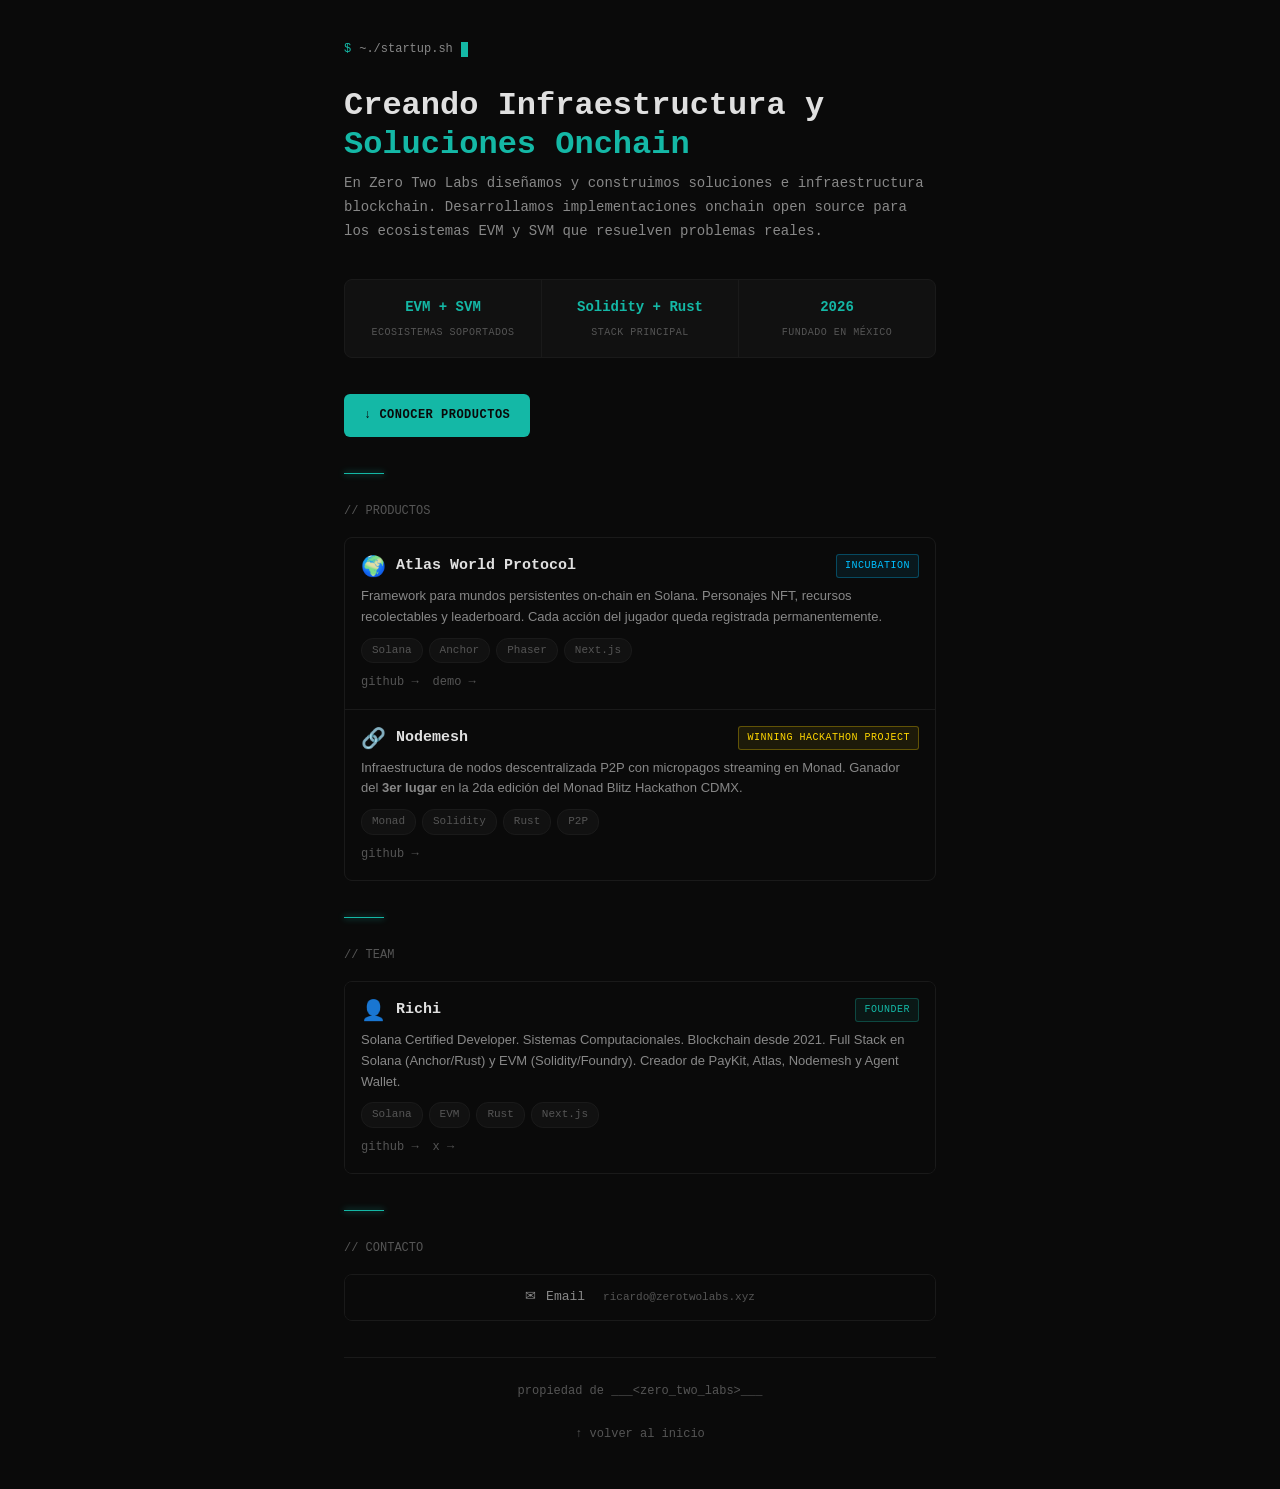
==== index.html @ a1f7a7d8 "Revert "feat: agrega Pay n Go a productos, actualiza badge FOUNDER & CTO" This reverts commit e1bc22" ====
<!DOCTYPE html>
<html lang="es">
<head>
  <meta charset="UTF-8" />
  <meta name="viewport" content="width=device-width, initial-scale=1.0" />
  <title>Zero Two Labs — Infraestructura Blockchain</title>
  <meta name="description" content="Zero Two Labs — Infraestructura y soluciones blockchain para LATAM. EVM + SVM." />
  <meta name="robots" content="index,follow" />
  <meta property="og:type" content="website" />
  <meta property="og:site_name" content="Zero Two Labs" />
  <meta property="og:title" content="Zero Two Labs — Infraestructura Blockchain" />
  <meta property="og:description" content="Infraestructura y soluciones blockchain para LATAM. EVM + SVM." />
  <meta name="twitter:card" content="summary_large_image" />
  <link rel="icon" href="data:image/svg+xml,%3Csvg xmlns='http://www.w3.org/2000/svg' viewBox='0 0 100 100'%3E%3Crect width='100' height='100' rx='16' fill='%230A0A0A'/%3E%3Ctext x='50' y='58' text-anchor='middle' font-family='Arial' font-size='36' font-weight='bold' fill='%2314B8A6'%3EZ%3C/text%3E%3C/svg%3E" />
  <style>
    :root {
      --bg: #0A0A0A;
      --surface: #111111;
      --surface-hover: #1A1A1A;
      --border: #1A1A1A;
      --text: #E0E0E0;
      --text-secondary: #888888;
      --text-muted: #555555;
      --accent: #14B8A6;
      --font-mono: 'SF Mono', 'Fira Code', 'JetBrains Mono', monospace;
      --font-body: -apple-system, BlinkMacSystemFont, 'Segoe UI', Arial, sans-serif;
    }

    * { box-sizing: border-box; }
    html { scroll-behavior: smooth; }
    body {
      margin: 0;
      background: var(--bg);
      color: var(--text);
      font-family: var(--font-body);
      line-height: 1.6;
      -webkit-font-smoothing: antialiased;
    }
    a {
      color: var(--text);
      text-decoration: none;
      transition: color 0.2s;
    }
    a:hover { color: var(--accent); }

    .page {
      max-width: 640px;
      margin: 0 auto;
      padding: 40px 24px;
    }

    /* Command Header */
    .cmd-line {
      font-family: var(--font-mono);
      font-size: 12px;
      color: var(--text-muted);
      margin-bottom: 28px;
      display: flex;
      align-items: center;
      gap: 8px;
    }
    .cmd-prompt { color: var(--accent); }
    .cmd-path { color: var(--text-secondary); }
    .cmd-cursor {
      display: inline-block;
      width: 7px;
      height: 15px;
      background: var(--accent);
      animation: blink 1s step-end infinite;
    }
    @keyframes blink {
      0%, 100% { opacity: 1; }
      50% { opacity: 0; }
    }

    /* Hero Title */
    .hero-title {
      font-family: var(--font-mono);
      font-size: clamp(1.4rem, 4vw, 2rem);
      font-weight: 700;
      margin: 0 0 8px;
      color: var(--text);
      line-height: 1.2;
    }
    .hero-title .accent { color: var(--accent); }

    .hero-desc {
      font-family: var(--font-mono);
      font-size: 14px;
      color: var(--text-secondary);
      margin: 0 0 36px;
      line-height: 1.7;
    }

    /* Stats */
    .stats {
      display: grid;
      grid-template-columns: repeat(3, 1fr);
      gap: 1px;
      background: var(--border);
      border: 1px solid var(--border);
      border-radius: 8px;
      overflow: hidden;
      margin-bottom: 36px;
    }
    .stat-item {
      background: var(--surface);
      padding: 16px;
      text-align: center;
    }
    .stat-value {
      font-family: var(--font-mono);
      font-size: 14px;
      font-weight: 700;
      color: var(--accent);
      margin: 0 0 6px;
    }
    .stat-label {
      font-family: var(--font-mono);
      font-size: 10px;
      text-transform: uppercase;
      letter-spacing: 0.5px;
      color: var(--text-muted);
      margin: 0;
    }

    /* Button */
    .btn {
      display: inline-flex;
      align-items: center;
      gap: 8px;
      background: var(--accent);
      color: #0A0A0A;
      font-family: var(--font-mono);
      font-size: 12px;
      font-weight: 700;
      letter-spacing: 0.5px;
      text-transform: uppercase;
      padding: 12px 20px;
      border: none;
      border-radius: 6px;
      cursor: pointer;
      transition: background 0.2s, transform 0.15s;
    }
    .btn:hover {
      background: #0D9488;
      color: #0A0A0A;
    }
    .btn:active { transform: scale(0.97); }

    /* Glow line */
    .glow-line {
      width: 40px;
      height: 1px;
      background: var(--accent);
      margin: 36px 0 28px;
      box-shadow: 0 0 6px var(--accent);
    }

    /* Section Label */
    .section-label {
      font-family: var(--font-mono);
      font-size: 12px;
      color: var(--text-muted);
      margin-bottom: 16px;
    }

    /* Product Cards */
    .product-list {
      display: flex;
      flex-direction: column;
      gap: 1px;
      background: var(--border);
      border: 1px solid var(--border);
      border-radius: 8px;
      overflow: hidden;
      margin-bottom: 36px;
    }
    .product-card {
      padding: 16px;
      background: var(--bg);
    }
    .product-card:not(:last-child) {
      border-bottom: none;
    }
    .product-header {
      display: flex;
      align-items: center;
      gap: 10px;
      margin-bottom: 8px;
    }
    .product-icon {
      font-size: 20px;
      line-height: 1;
    }
    .product-name {
      font-family: var(--font-mono);
      font-size: 15px;
      font-weight: 600;
      color: var(--text);
      margin: 0;
    }
    .product-badge {
      margin-left: auto;
      font-family: var(--font-mono);
      font-size: 10px;
      text-transform: uppercase;
      letter-spacing: 0.5px;
      padding: 3px 8px;
      border-radius: 3px;
      border: 1px solid;
    }
    .badge-dev { color: #ff9900; border-color: rgba(255,153,0,0.3); background: rgba(255,153,0,0.08); }
    .badge-inc { color: #00bfff; border-color: rgba(0,191,255,0.3); background: rgba(0,191,255,0.08); }
    .badge-hack { color: #ffd700; border-color: rgba(255,215,0,0.3); background: rgba(255,215,0,0.08); }
    .badge-stable { color: var(--accent); border-color: rgba(20,184,166,0.3); background: rgba(20,184,166,0.08); }
    .product-desc {
      font-size: 13px;
      color: var(--text-secondary);
      margin: 0 0 10px;
      line-height: 1.6;
    }
    .product-stack {
      display: flex;
      flex-wrap: wrap;
      gap: 6px;
    }
    .product-stack span {
      font-family: var(--font-mono);
      font-size: 11px;
      color: var(--text-muted);
      background: var(--surface);
      padding: 3px 10px;
      border-radius: 12px;
      border: 1px solid var(--border);
    }
    .product-links {
      margin-top: 10px;
      display: flex;
      gap: 14px;
      font-family: var(--font-mono);
      font-size: 12px;
    }
    .product-links a { color: var(--text-muted); }
    .product-links a:hover { color: var(--accent); }

    /* Timeline - sin border-l */
    .timeline {
      display: flex;
      flex-direction: column;
      align-items: center;
      margin-bottom: 36px;
    }
    .timeline-item {
      display: flex;
      flex-direction: column;
      align-items: center;
      text-align: center;
      width: 100%;
      position: relative;
      padding-bottom: 32px;
    }
    .timeline-item:last-child { padding-bottom: 0; }
    .timeline-dot {
      display: block;
      width: 12px;
      height: 12px;
      border-radius: 50%;
      border: 2px solid rgba(255,255,255,0.2);
      background: var(--bg);
      margin-bottom: 16px;
      position: relative;
      z-index: 1;
    }
    .timeline-dot.active {
      border-color: rgba(20,184,166,0.5);
      background: rgba(20,184,166,0.1);
    }
    .timeline-line {
      position: absolute;
      top: 12px;
      width: 1px;
      height: calc(100% - 12px);
      background: linear-gradient(to bottom, rgba(255,255,255,0.08), transparent);
    }
    .timeline-date {
      font-family: var(--font-mono);
      font-size: 11px;
      text-transform: uppercase;
      letter-spacing: 1px;
      color: var(--accent);
      margin: 0 0 4px;
    }
    .timeline-title {
      font-family: var(--font-mono);
      font-size: 14px;
      font-weight: 600;
      color: var(--text);
      margin: 0 0 4px;
    }
    .timeline-desc {
      font-size: 13px;
      color: var(--text-secondary);
      margin: 0;
      max-width: 400px;
      line-height: 1.6;
    }

    /* Social Grid */
    .social-grid {
      display: grid;
      grid-template-columns: 1fr 1fr;
      gap: 1px;
      background: var(--border);
      border: 1px solid var(--border);
      border-radius: 8px;
      overflow: hidden;
      margin-bottom: 36px;
    }
    .social-link {
      display: flex;
      align-items: center;
      gap: 10px;
      padding: 12px 14px;
      background: var(--bg);
      font-family: var(--font-mono);
      font-size: 13px;
      color: var(--text-secondary);
      transition: background 0.25s, color 0.25s;
    }
    .social-link:hover {
      background: var(--surface-hover);
      color: var(--accent);
    }
    .social-link .handle {
      color: var(--text-muted);
      font-size: 11px;
      margin-left: auto;
    }

    /* Footer */
    .footer {
      text-align: center;
      padding: 24px 0 0;
      border-top: 1px solid var(--border);
    }
    .footer p {
      font-family: var(--font-mono);
      font-size: 12px;
      color: var(--text-muted);
      margin: 0 0 4px;
    }

    /* Scroll to top */
    .scroll-top {
      display: inline-flex;
      align-items: center;
      gap: 6px;
      font-family: var(--font-mono);
      font-size: 12px;
      color: var(--text-muted);
      margin-top: 20px;
      cursor: pointer;
      transition: color 0.2s;
    }
    .scroll-top:hover { color: var(--accent); }

    /* Mobile */
    @media (max-width: 640px) {
      .page { padding: 24px 16px; }
      .social-grid { grid-template-columns: 1fr; }
      .stats { grid-template-columns: repeat(3, 1fr); }
      .stats .stat-item { padding: 14px 8px; }
      .stat-value { font-size: 13px; }
    }
  </style>
</head>
<body>

  <main class="page">

    <!-- Command header -->
    <div class="cmd-line">
      <span class="cmd-prompt">$</span>
      <span class="cmd-path">~./startup.sh</span>
      <span class="cmd-cursor"></span>
    </div>

    <!-- Hero -->
    <h1 class="hero-title">
      Creando Infraestructura y <span class="accent">Soluciones Onchain</span>
    </h1>

    <p class="hero-desc">
      En Zero Two Labs diseñamos y construimos soluciones e infraestructura blockchain.
      Desarrollamos implementaciones onchain open source para los ecosistemas EVM y SVM
      que resuelven problemas reales.
    </p>

    <!-- Stats -->
    <div class="stats">
      <div class="stat-item">
        <p class="stat-value">EVM + SVM</p>
        <p class="stat-label">Ecosistemas Soportados</p>
      </div>
      <div class="stat-item">
        <p class="stat-value">Solidity + Rust</p>
        <p class="stat-label">Stack Principal</p>
      </div>
      <div class="stat-item">
        <p class="stat-value">2026</p>
        <p class="stat-label">Fundado en México</p>
      </div>
    </div>

    <a href="#productos" class="btn">↓ Conocer Productos</a>

    <div class="glow-line"></div>

    <!-- Products Section -->
    <div class="section-label" id="productos">// PRODUCTOS</div>

    <div class="product-list">
      <div class="product-card">
        <div class="product-header">
          <span class="product-icon">🌍</span>
          <h3 class="product-name">Atlas World Protocol</h3>
          <span class="product-badge badge-inc">INCUBATION</span>
        </div>
        <p class="product-desc">
          Framework para mundos persistentes on-chain en Solana. Personajes NFT, recursos
          recolectables y leaderboard. Cada acción del jugador queda registrada permanentemente.
        </p>
        <div class="product-stack">
          <span>Solana</span><span>Anchor</span><span>Phaser</span><span>Next.js</span>
        </div>
        <div class="product-links">
          <a href="https://github.com/usainbluntmx/atlas" target="_blank" rel="noreferrer">github →</a>
          <a href="https://atlas-tau-opal.vercel.app" target="_blank" rel="noreferrer">demo →</a>
        </div>
      </div>

      <div class="product-card">
        <div class="product-header">
          <span class="product-icon">🔗</span>
          <h3 class="product-name">Nodemesh</h3>
          <span class="product-badge badge-hack">WINNING HACKATHON PROJECT</span>
        </div>
        <p class="product-desc">
          Infraestructura de nodos descentralizada P2P con micropagos streaming en Monad.
          Ganador del <strong>3er lugar</strong> en la 2da edición del Monad Blitz Hackathon CDMX.
        </p>
        <div class="product-stack">
          <span>Monad</span><span>Solidity</span><span>Rust</span><span>P2P</span>
        </div>
        <div class="product-links">
          <a href="https://github.com/usainbluntmx/nodemesh" target="_blank" rel="noreferrer">github →</a>
        </div>
      </div>
    </div>

    <div class="glow-line"></div>

    <!-- Team Section -->
    <div class="section-label">// TEAM</div>

    <div class="product-list">
      <div class="product-card">
        <div class="product-header">
          <span class="product-icon">👤</span>
          <h3 class="product-name">Richi</h3>
          <span class="product-badge badge-stable">FOUNDER</span>
        </div>
        <p class="product-desc">
          Solana Certified Developer. Sistemas Computacionales. Blockchain desde 2021.
          Full Stack en Solana (Anchor/Rust) y EVM (Solidity/Foundry). Creador de PayKit,
          Atlas, Nodemesh y Agent Wallet.
        </p>
        <div class="product-stack">
          <span>Solana</span><span>EVM</span><span>Rust</span><span>Next.js</span>
        </div>
        <div class="product-links">
          <a href="https://github.com/usainbluntmx" target="_blank" rel="noreferrer">github →</a>
          <a href="https://x.com/usainbluntmx" target="_blank" rel="noreferrer">x →</a>
        </div>
      </div>
    </div>

    <div class="glow-line"></div>

    <!-- Contact -->
    <div class="section-label">// CONTACTO</div>

    <div class="social-grid" style="grid-template-columns: 1fr;">
      <a href="mailto:ricardo@zerotwolabs.xyz" style="justify-content:center;" class="social-link">
        <span>✉</span>
        <span>Email</span>
        <span class="handle" style="margin-left:8px;">ricardo@zerotwolabs.xyz</span>
      </a>
    </div>

    <!-- Footer -->
    <div class="footer">
      <p>propiedad de ___&lt;zero_two_labs&gt;___</p>
      <p>
        <span class="scroll-top" onclick="window.scrollTo({top:0,behavior:'smooth'})">
          ↑ volver al inicio
        </span>
      </p>
    </div>

  </main>

</body>
</html>
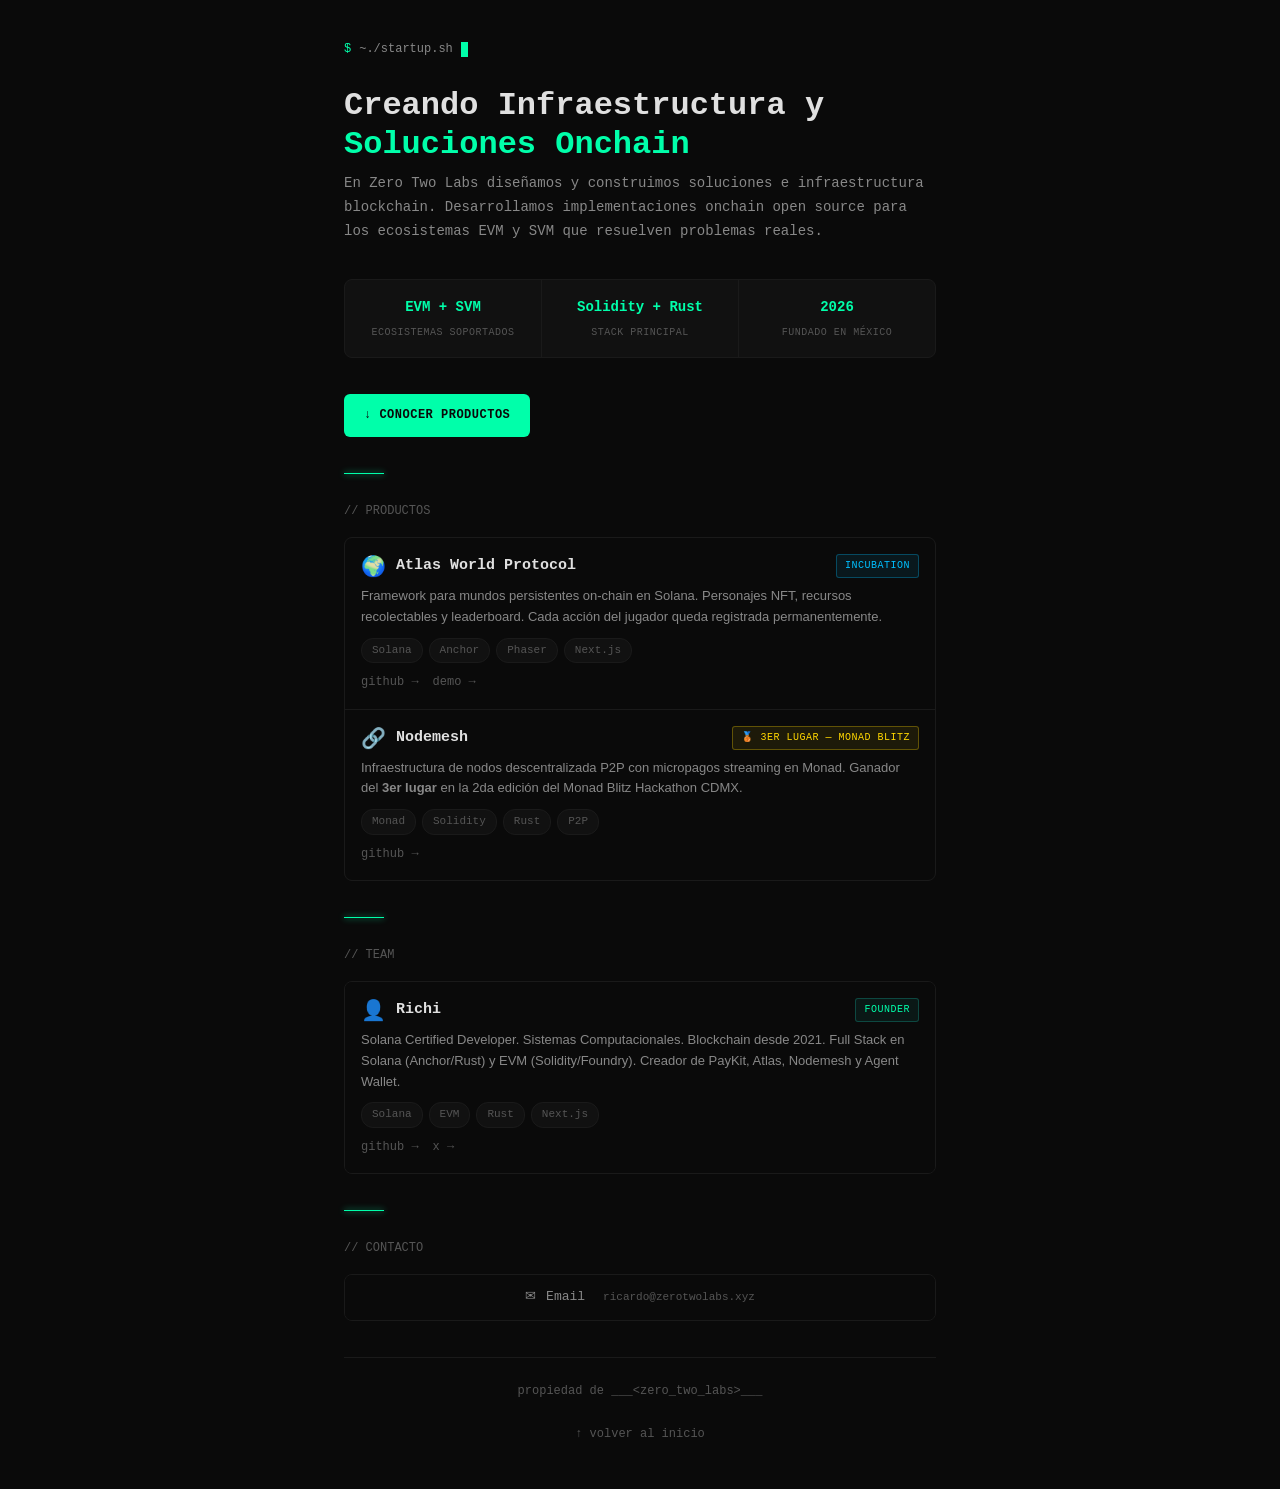
==== commit 9a9762e1: "fix: unifica colores con richi-site — accent #00FFAA verde neón" ====
--- a/index.html
+++ b/index.html
@@ -11,7 +11,7 @@
   <meta property="og:title" content="Zero Two Labs — Infraestructura Blockchain" />
   <meta property="og:description" content="Infraestructura y soluciones blockchain para LATAM. EVM + SVM." />
   <meta name="twitter:card" content="summary_large_image" />
-  <link rel="icon" href="data:image/svg+xml,%3Csvg xmlns='http://www.w3.org/2000/svg' viewBox='0 0 100 100'%3E%3Crect width='100' height='100' rx='16' fill='%230A0A0A'/%3E%3Ctext x='50' y='58' text-anchor='middle' font-family='Arial' font-size='36' font-weight='bold' fill='%2314B8A6'%3EZ%3C/text%3E%3C/svg%3E" />
+  <link rel="icon" href="data:image/svg+xml,%3Csvg xmlns='http://www.w3.org/2000/svg' viewBox='0 0 100 100'%3E%3Crect width='100' height='100' rx='16' fill='%230A0A0A'/%3E%3Ctext x='50' y='58' text-anchor='middle' font-family='Arial' font-size='36' font-weight='bold' fill='%2300FFAA'%3EZ%3C/text%3E%3C/svg%3E" />
   <style>
     :root {
       --bg: #0A0A0A;
@@ -21,7 +21,7 @@
       --text: #E0E0E0;
       --text-secondary: #888888;
       --text-muted: #555555;
-      --accent: #14B8A6;
+      --accent: #00FFAA;
       --font-mono: 'SF Mono', 'Fira Code', 'JetBrains Mono', monospace;
       --font-body: -apple-system, BlinkMacSystemFont, 'Segoe UI', Arial, sans-serif;
     }
@@ -143,7 +143,7 @@
       transition: background 0.2s, transform 0.15s;
     }
     .btn:hover {
-      background: #0D9488;
+      background: #00CC88;
       color: #0A0A0A;
     }
     .btn:active { transform: scale(0.97); }
@@ -444,7 +444,7 @@
         <div class="product-header">
           <span class="product-icon">🔗</span>
           <h3 class="product-name">Nodemesh</h3>
-          <span class="product-badge badge-hack">WINNING HACKATHON PROJECT</span>
+          <span class="product-badge badge-hack">🥉 3ER LUGAR — MONAD BLITZ</span>
         </div>
         <p class="product-desc">
           Infraestructura de nodos descentralizada P2P con micropagos streaming en Monad.
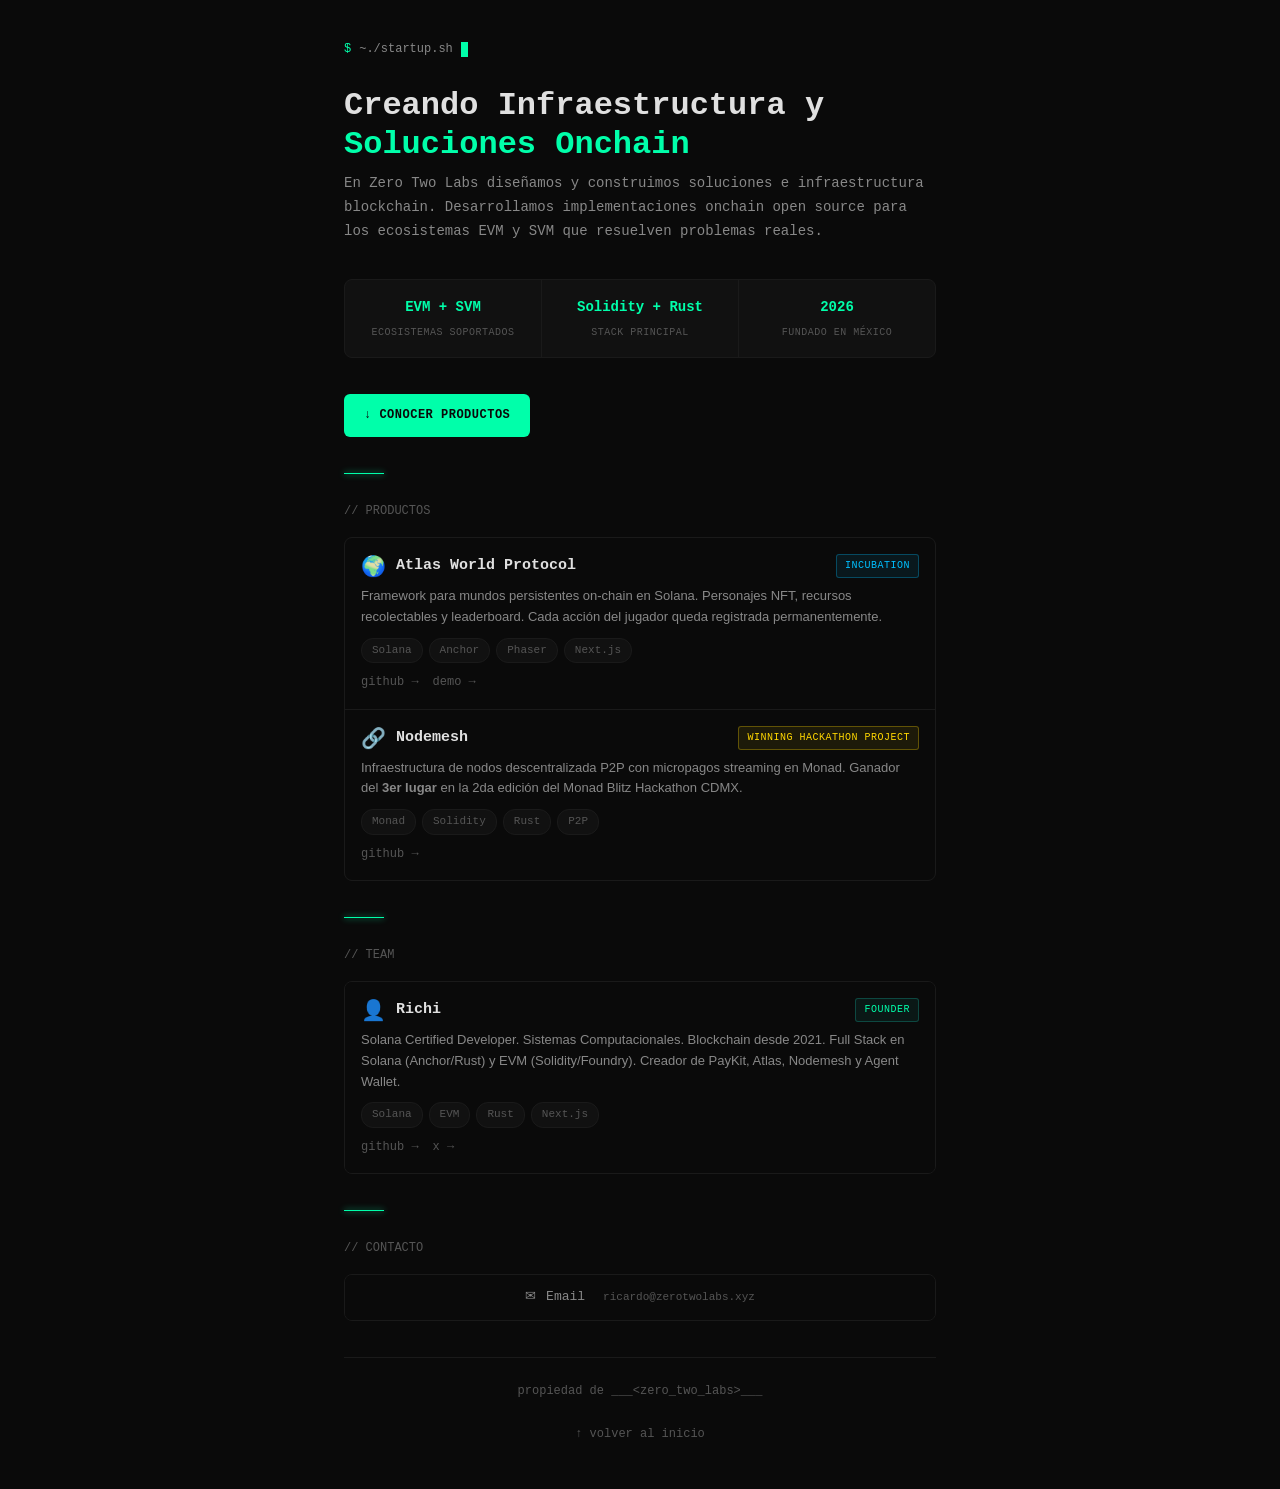
==== commit bdfa9727: "fix: badge Nodemesh a WINNING HACKATHON PROJECT" ====
--- a/index.html
+++ b/index.html
@@ -444,7 +444,7 @@
         <div class="product-header">
           <span class="product-icon">🔗</span>
           <h3 class="product-name">Nodemesh</h3>
-          <span class="product-badge badge-hack">🥉 3ER LUGAR — MONAD BLITZ</span>
+          <span class="product-badge badge-hack">WINNING HACKATHON PROJECT</span>
         </div>
         <p class="product-desc">
           Infraestructura de nodos descentralizada P2P con micropagos streaming en Monad.
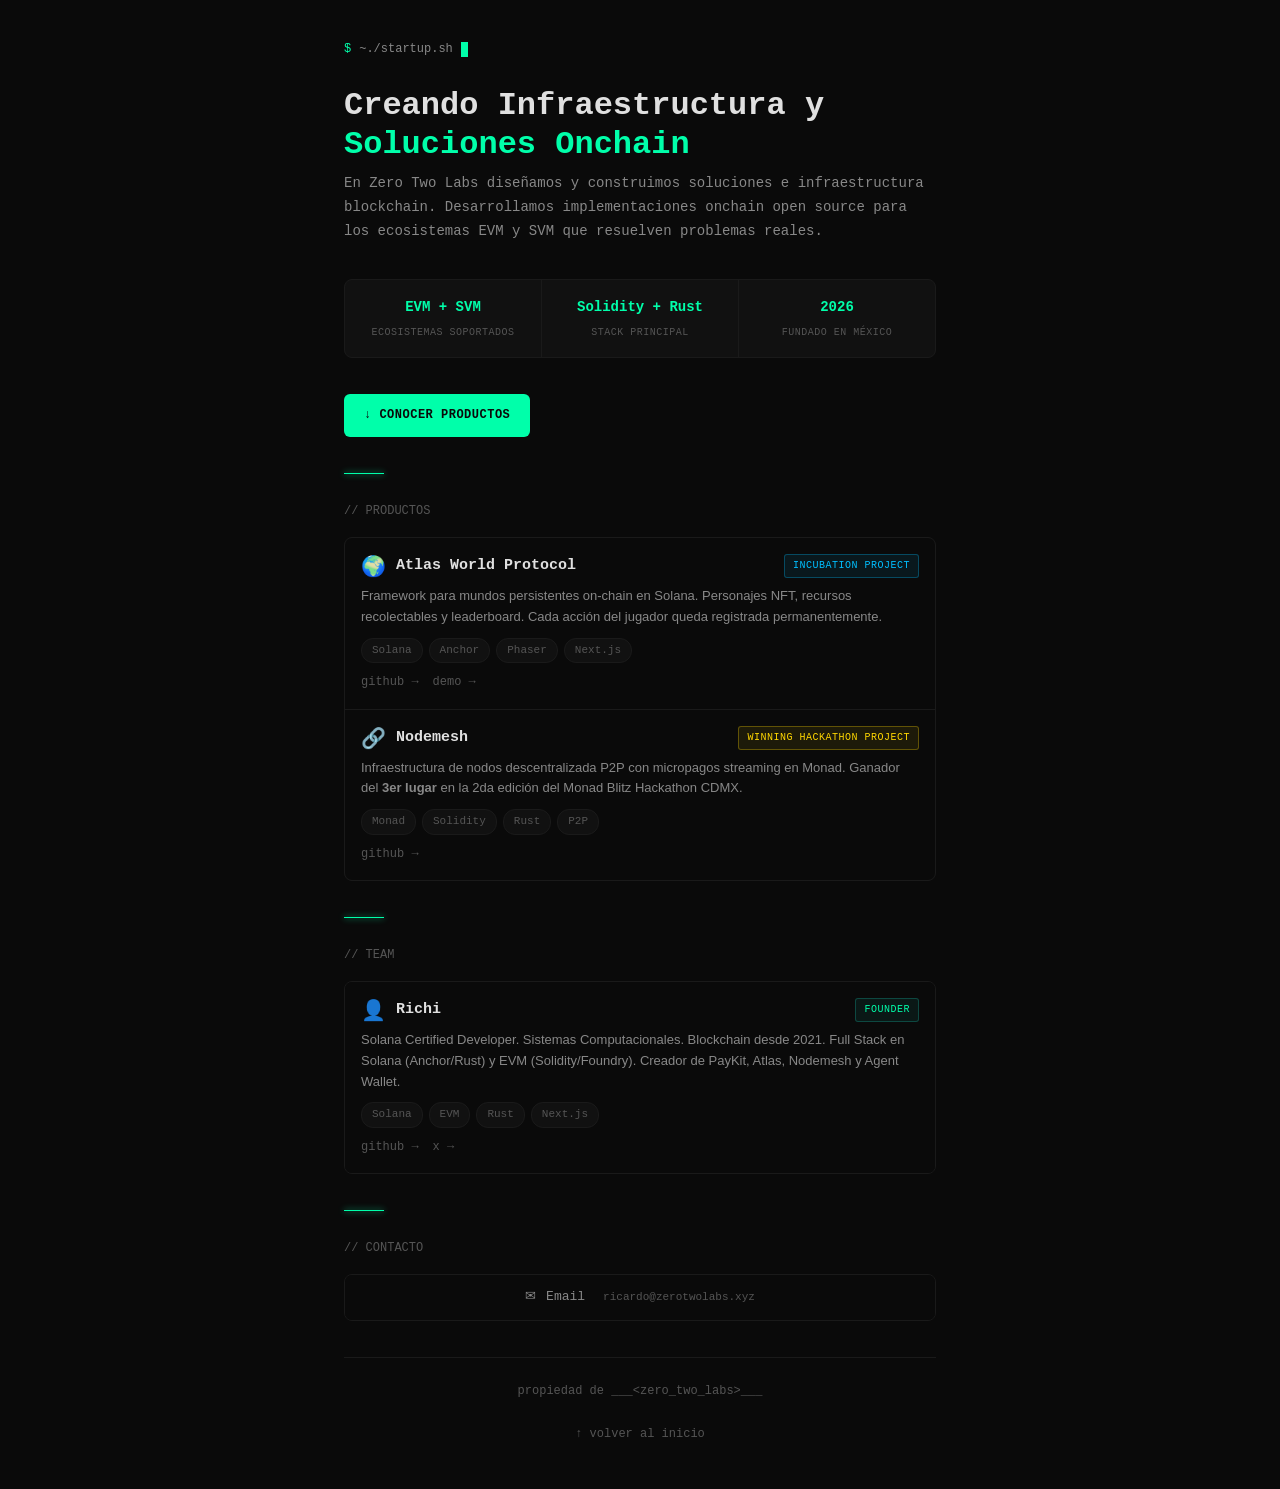
==== commit 907818ab: "fix: badge Atlas a INCUBATION PROJECT" ====
--- a/index.html
+++ b/index.html
@@ -425,7 +425,7 @@
         <div class="product-header">
           <span class="product-icon">🌍</span>
           <h3 class="product-name">Atlas World Protocol</h3>
-          <span class="product-badge badge-inc">INCUBATION</span>
+          <span class="product-badge badge-inc">INCUBATION PROJECT</span>
         </div>
         <p class="product-desc">
           Framework para mundos persistentes on-chain en Solana. Personajes NFT, recursos
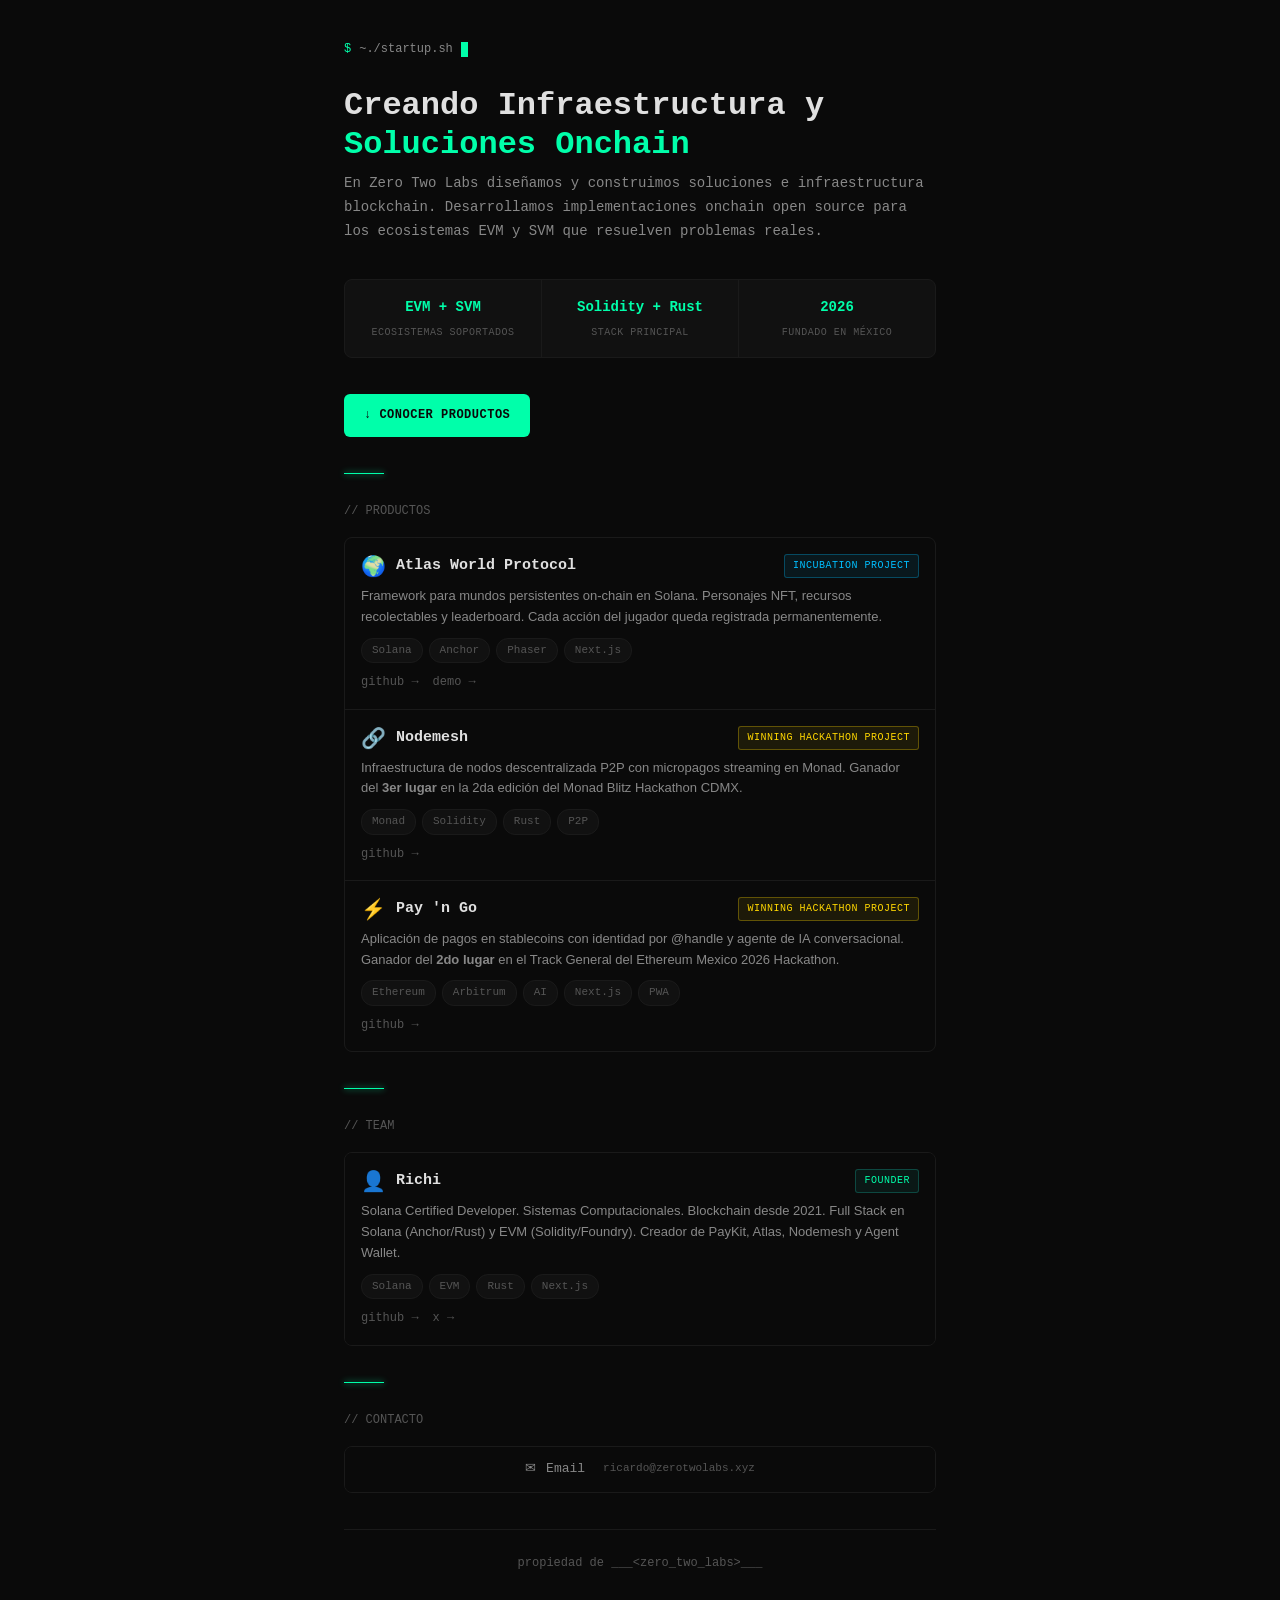
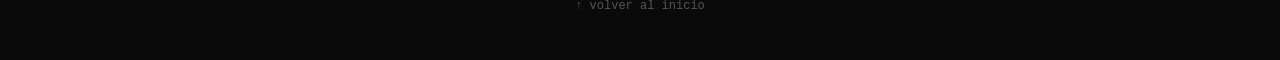
==== commit 8f88f3ee: "feat: agrega Pay n Go debajo de Nodemesh" ====
--- a/index.html
+++ b/index.html
@@ -457,6 +457,24 @@
           <a href="https://github.com/usainbluntmx/nodemesh" target="_blank" rel="noreferrer">github →</a>
         </div>
       </div>
+
+      <div class="product-card">
+        <div class="product-header">
+          <span class="product-icon">⚡</span>
+          <h3 class="product-name">Pay 'n Go</h3>
+          <span class="product-badge badge-hack">WINNING HACKATHON PROJECT</span>
+        </div>
+        <p class="product-desc">
+          Aplicación de pagos en stablecoins con identidad por @handle y agente de IA conversacional.
+          Ganador del <strong>2do lugar</strong> en el Track General del Ethereum Mexico 2026 Hackathon.
+        </p>
+        <div class="product-stack">
+          <span>Ethereum</span><span>Arbitrum</span><span>AI</span><span>Next.js</span><span>PWA</span>
+        </div>
+        <div class="product-links">
+          <a href="https://github.com/usainbluntmx/pay-n-go" target="_blank" rel="noreferrer">github →</a>
+        </div>
+      </div>
     </div>
 
     <div class="glow-line"></div>
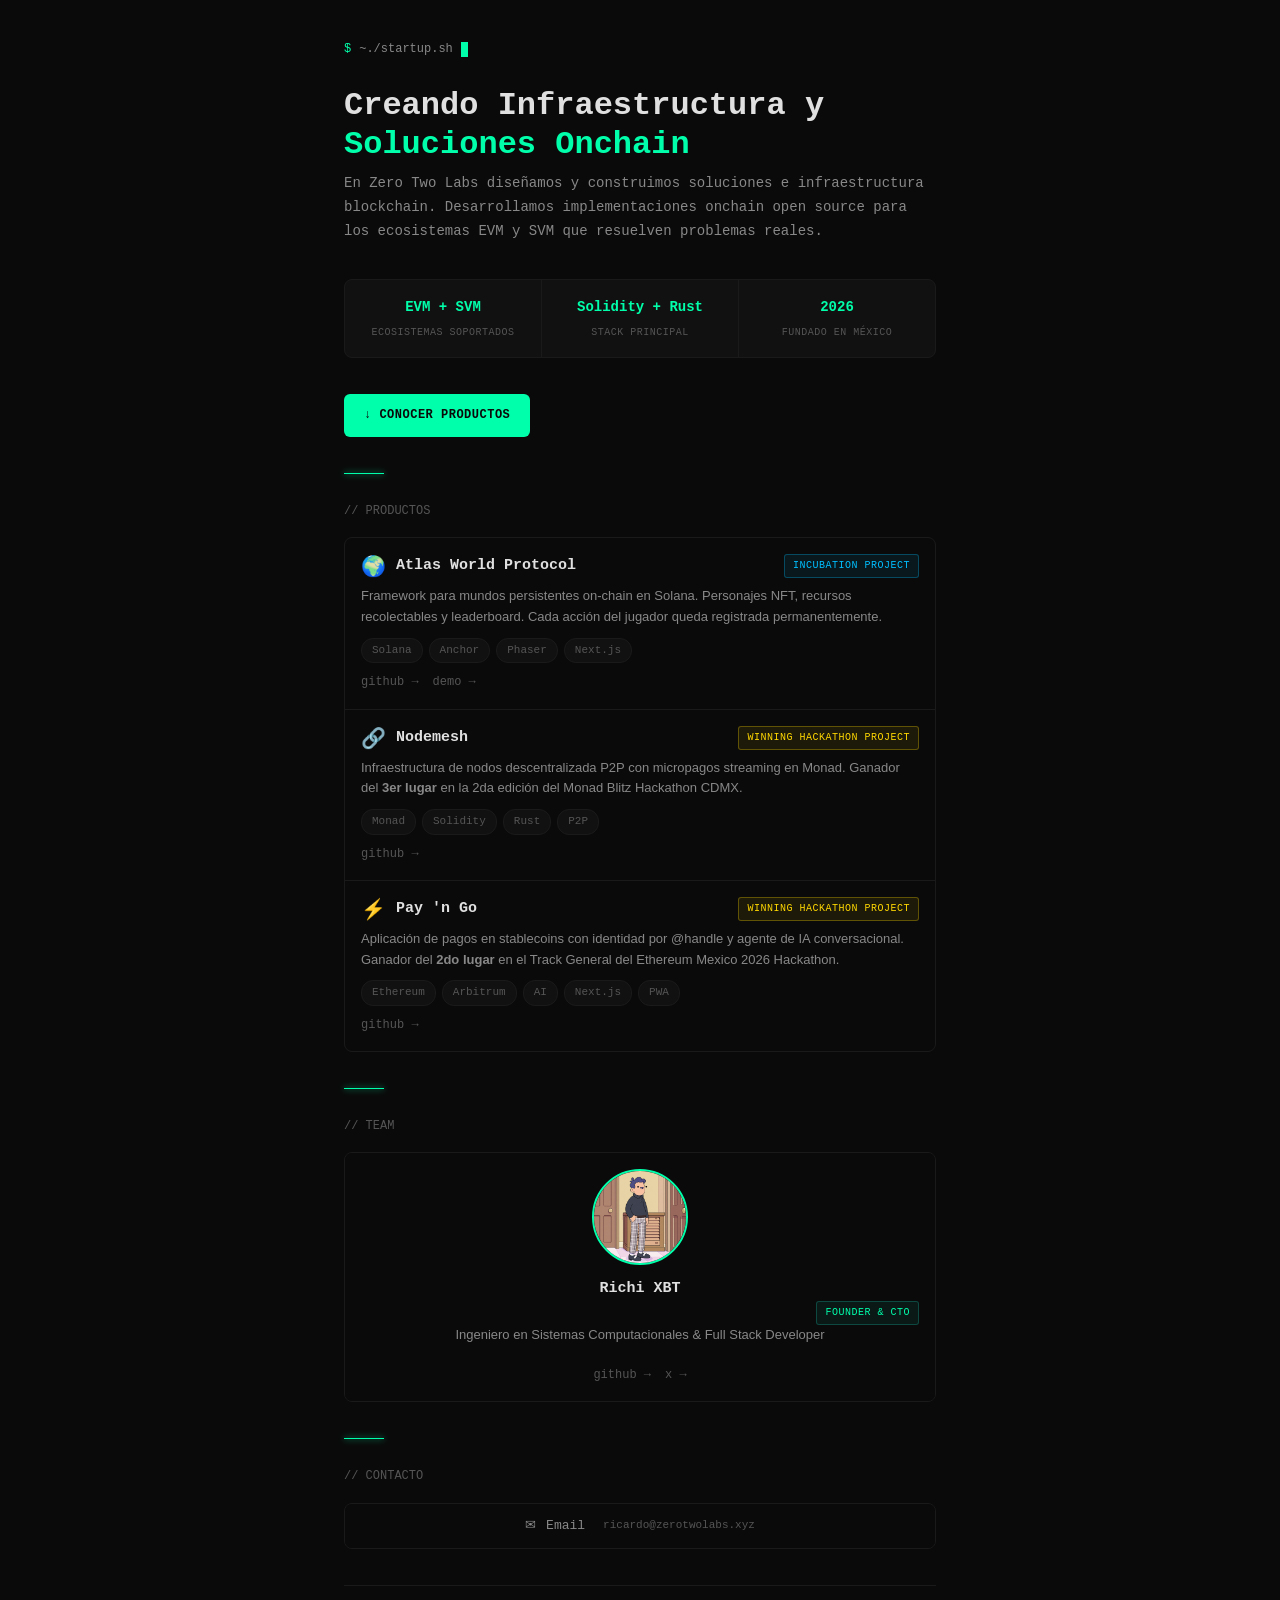
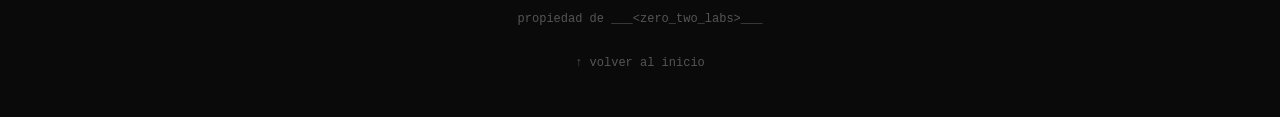
==== commit 09004634: "feat: actualiza team section - Richi XBT, avatar, FOUNDER & CTO" ====
--- a/index.html
+++ b/index.html
@@ -365,6 +365,28 @@
     }
     .scroll-top:hover { color: var(--accent); }
 
+    /* Team */
+    .team-card {
+      display: flex;
+      flex-direction: column;
+      align-items: center;
+      text-align: center;
+    }
+    .team-avatar {
+      width: 96px;
+      height: 96px;
+      border-radius: 50%;
+      object-fit: cover;
+      margin-bottom: 12px;
+      border: 2px solid var(--accent);
+    }
+    .team-card .product-name {
+      text-align: center;
+    }
+    .team-card .product-links {
+      justify-content: center;
+    }
+
     /* Mobile */
     @media (max-width: 640px) {
       .page { padding: 24px 16px; }
@@ -483,20 +505,13 @@
     <div class="section-label">// TEAM</div>
 
     <div class="product-list">
-      <div class="product-card">
-        <div class="product-header">
-          <span class="product-icon">👤</span>
-          <h3 class="product-name">Richi</h3>
-          <span class="product-badge badge-stable">FOUNDER</span>
-        </div>
+      <div class="product-card team-card">
+        <img src="richi-profile.png" alt="Richi XBT" class="team-avatar" />
+        <h3 class="product-name">Richi XBT</h3>
+        <span class="product-badge badge-stable">FOUNDER & CTO</span>
         <p class="product-desc">
-          Solana Certified Developer. Sistemas Computacionales. Blockchain desde 2021.
-          Full Stack en Solana (Anchor/Rust) y EVM (Solidity/Foundry). Creador de PayKit,
-          Atlas, Nodemesh y Agent Wallet.
+          Ingeniero en Sistemas Computacionales & Full Stack Developer
         </p>
-        <div class="product-stack">
-          <span>Solana</span><span>EVM</span><span>Rust</span><span>Next.js</span>
-        </div>
         <div class="product-links">
           <a href="https://github.com/usainbluntmx" target="_blank" rel="noreferrer">github →</a>
           <a href="https://x.com/usainbluntmx" target="_blank" rel="noreferrer">x →</a>
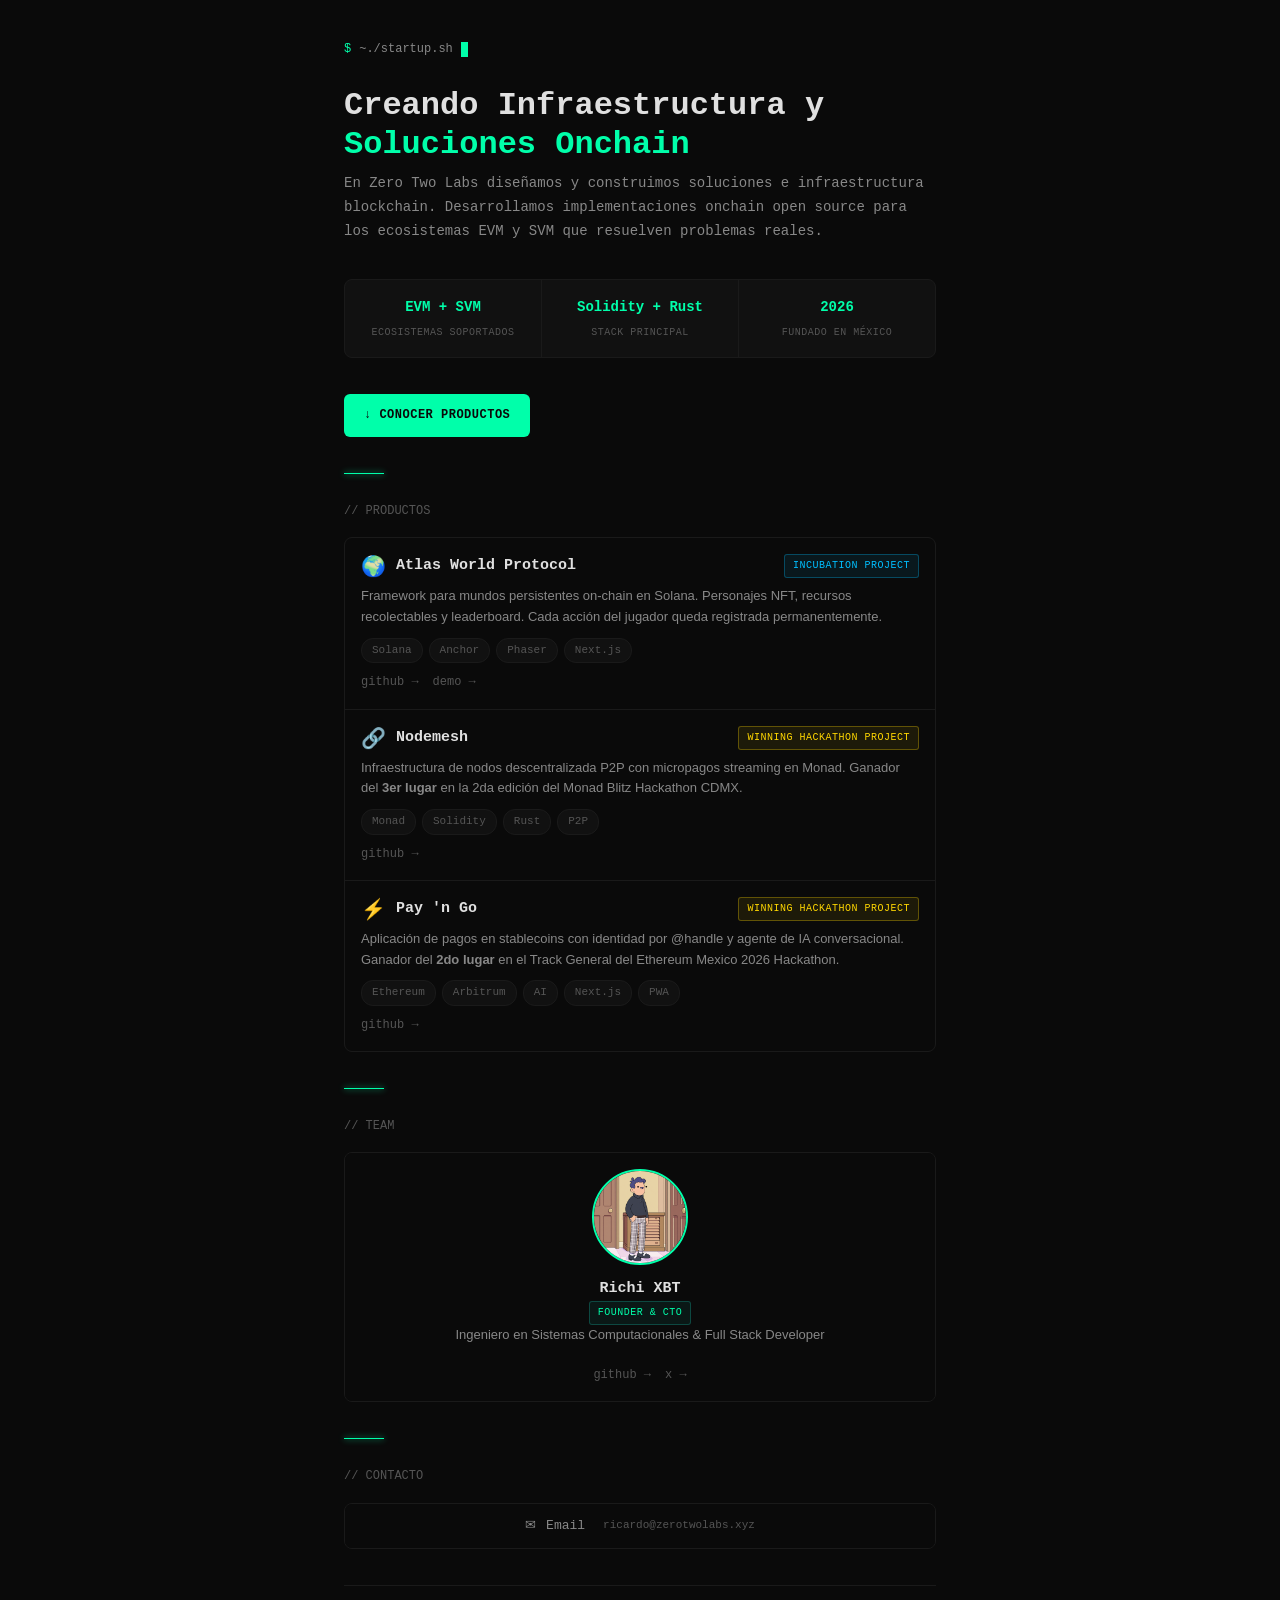
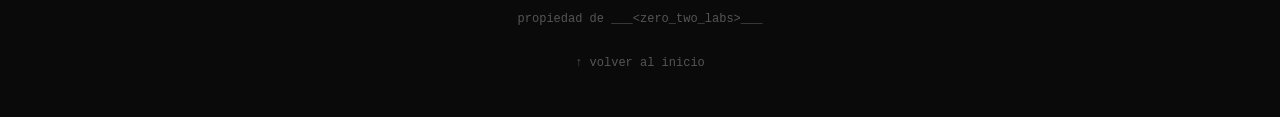
==== commit bdf5a30e: "fix: centra badge FOUNDER & CTO en team card" ====
--- a/index.html
+++ b/index.html
@@ -386,6 +386,10 @@
     .team-card .product-links {
       justify-content: center;
     }
+    .team-card .product-badge {
+      align-self: center;
+      margin-left: 0;
+    }
 
     /* Mobile */
     @media (max-width: 640px) {
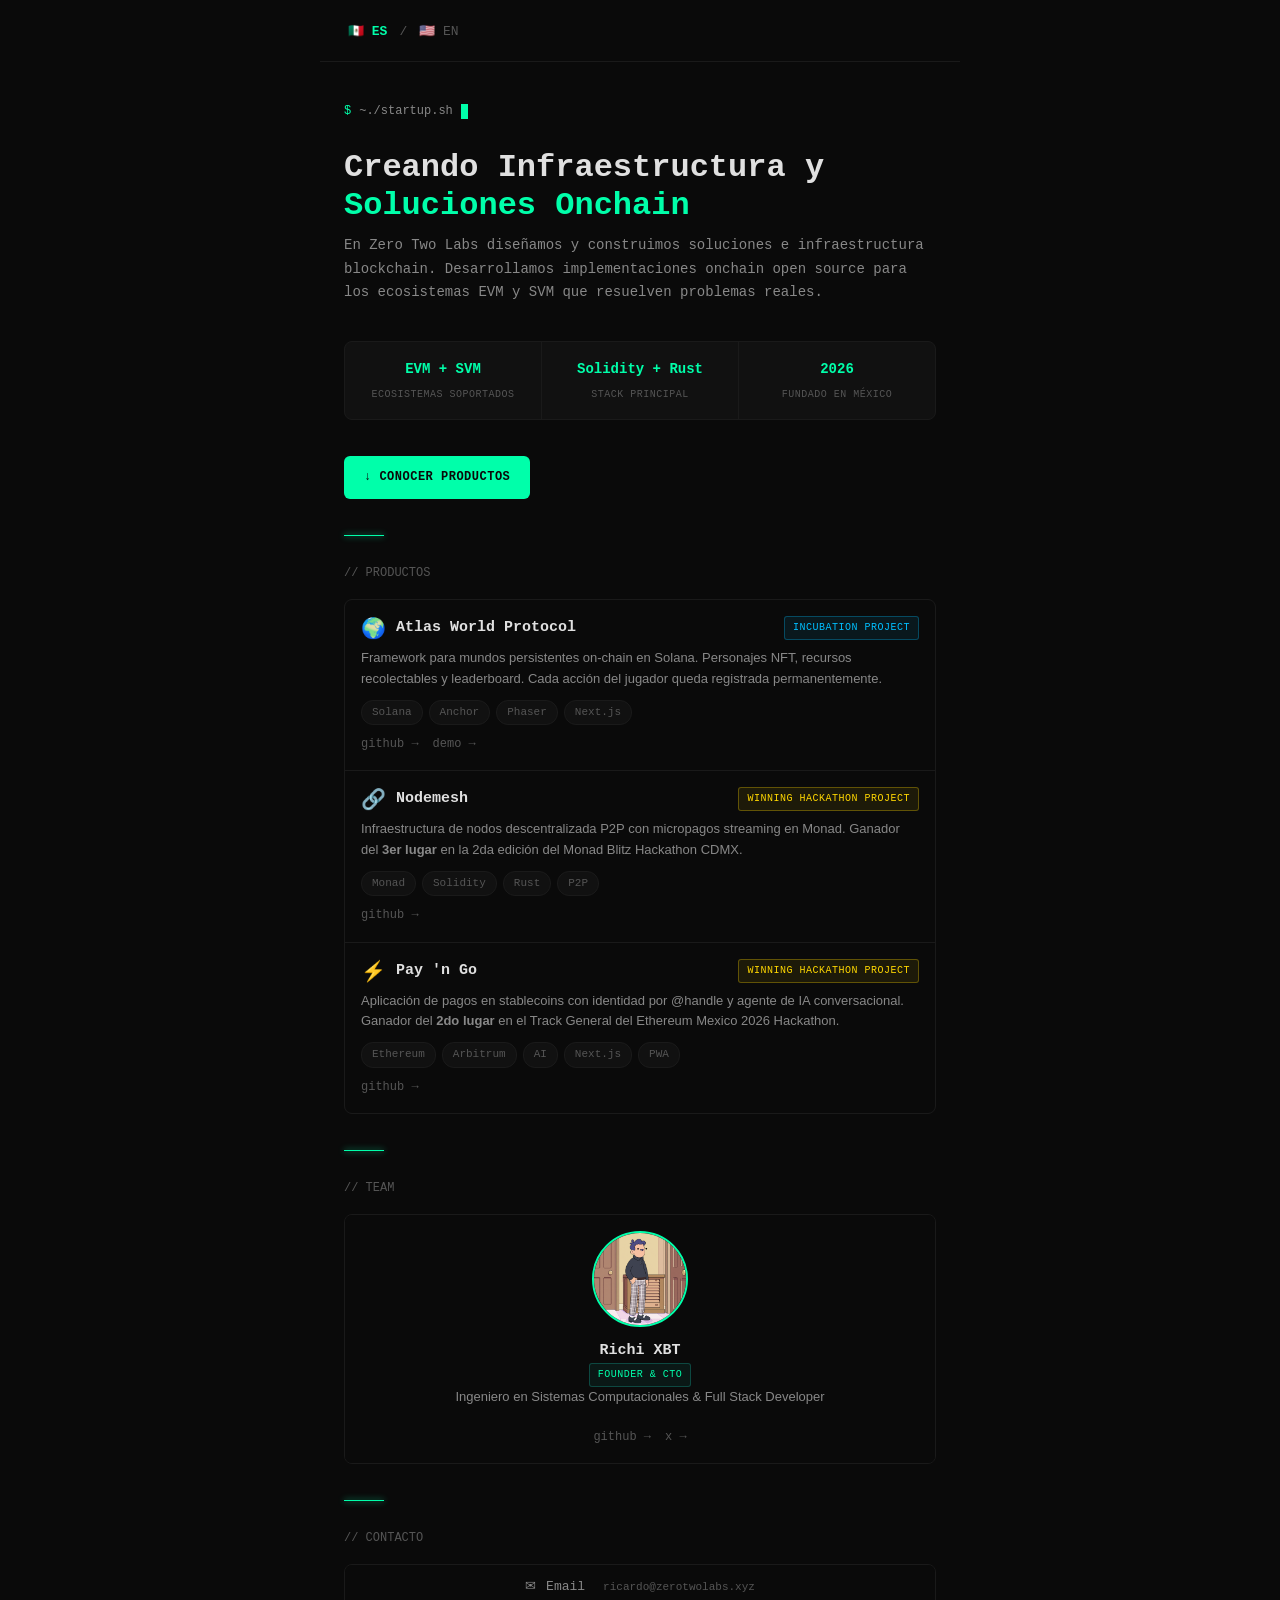
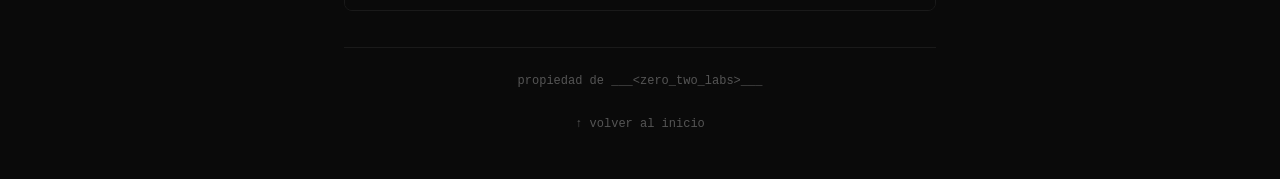
==== commit ae735c3f: "feat: agrega traduccion al ingles con language switcher" ====
--- a/index.html
+++ b/index.html
@@ -1,5 +1,5 @@
 <!DOCTYPE html>
-<html lang="es">
+<html lang="es" data-lang="es">
 <head>
   <meta charset="UTF-8" />
   <meta name="viewport" content="width=device-width, initial-scale=1.0" />
@@ -11,6 +11,9 @@
   <meta property="og:title" content="Zero Two Labs — Infraestructura Blockchain" />
   <meta property="og:description" content="Infraestructura y soluciones blockchain para LATAM. EVM + SVM." />
   <meta name="twitter:card" content="summary_large_image" />
+  <link rel="alternate" hreflang="es" href="https://zero-two-labs.vercel.app/" />
+  <link rel="alternate" hreflang="en" href="https://zero-two-labs.vercel.app/en/" />
+  <link rel="alternate" hreflang="x-default" href="https://zero-two-labs.vercel.app/" />
   <link rel="icon" href="data:image/svg+xml,%3Csvg xmlns='http://www.w3.org/2000/svg' viewBox='0 0 100 100'%3E%3Crect width='100' height='100' rx='16' fill='%230A0A0A'/%3E%3Ctext x='50' y='58' text-anchor='middle' font-family='Arial' font-size='36' font-weight='bold' fill='%2300FFAA'%3EZ%3C/text%3E%3C/svg%3E" />
   <style>
     :root {
@@ -391,6 +394,30 @@
       margin-left: 0;
     }
 
+    /* Language Switcher */
+    .lang-nav {
+      display: flex;
+      align-items: center;
+      gap: 0.5rem;
+      padding: 20px 24px 16px;
+      max-width: 640px;
+      margin: 0 auto;
+      border-bottom: 1px solid var(--border);
+      font-size: 13px;
+      font-family: var(--font-mono);
+    }
+    .lang-nav a {
+      color: var(--text-muted);
+      padding: 2px 4px;
+      border-radius: 2px;
+    }
+    .lang-nav a:hover { color: var(--accent); }
+    .lang-nav a.active {
+      color: var(--accent);
+      font-weight: 700;
+    }
+    .lang-divider { color: var(--text-muted); }
+
     /* Mobile */
     @media (max-width: 640px) {
       .page { padding: 24px 16px; }
@@ -403,6 +430,13 @@
 </head>
 <body>
 
+  <!-- Language Switcher -->
+  <nav class="lang-nav" aria-label="Idioma">
+    <a href="#" class="active" data-lang-switch="es" lang="es" hreflang="es">🇲🇽 ES</a>
+    <span class="lang-divider">/</span>
+    <a href="#" data-lang-switch="en" lang="en" hreflang="en">🇺🇸 EN</a>
+  </nav>
+
   <main class="page">
 
     <!-- Command header -->
@@ -413,11 +447,11 @@
     </div>
 
     <!-- Hero -->
-    <h1 class="hero-title">
+    <h1 class="hero-title" data-i18n="hero_title">
       Creando Infraestructura y <span class="accent">Soluciones Onchain</span>
     </h1>
 
-    <p class="hero-desc">
+    <p class="hero-desc" data-i18n="hero_desc">
       En Zero Two Labs diseñamos y construimos soluciones e infraestructura blockchain.
       Desarrollamos implementaciones onchain open source para los ecosistemas EVM y SVM
       que resuelven problemas reales.
@@ -427,24 +461,24 @@
     <div class="stats">
       <div class="stat-item">
         <p class="stat-value">EVM + SVM</p>
-        <p class="stat-label">Ecosistemas Soportados</p>
+        <p class="stat-label" data-i18n="stat1_label">Ecosistemas Soportados</p>
       </div>
       <div class="stat-item">
         <p class="stat-value">Solidity + Rust</p>
-        <p class="stat-label">Stack Principal</p>
+        <p class="stat-label" data-i18n="stat2_label">Stack Principal</p>
       </div>
       <div class="stat-item">
         <p class="stat-value">2026</p>
-        <p class="stat-label">Fundado en México</p>
+        <p class="stat-label" data-i18n="stat3_label">Fundado en México</p>
       </div>
     </div>
 
-    <a href="#productos" class="btn">↓ Conocer Productos</a>
+    <a href="#productos" class="btn" data-i18n="cta">↓ Conocer Productos</a>
 
     <div class="glow-line"></div>
 
     <!-- Products Section -->
-    <div class="section-label" id="productos">// PRODUCTOS</div>
+    <div class="section-label" id="productos" data-i18n="products_label">// PRODUCTOS</div>
 
     <div class="product-list">
       <div class="product-card">
@@ -453,7 +487,7 @@
           <h3 class="product-name">Atlas World Protocol</h3>
           <span class="product-badge badge-inc">INCUBATION PROJECT</span>
         </div>
-        <p class="product-desc">
+        <p class="product-desc" data-i18n="atlas_desc">
           Framework para mundos persistentes on-chain en Solana. Personajes NFT, recursos
           recolectables y leaderboard. Cada acción del jugador queda registrada permanentemente.
         </p>
@@ -472,7 +506,7 @@
           <h3 class="product-name">Nodemesh</h3>
           <span class="product-badge badge-hack">WINNING HACKATHON PROJECT</span>
         </div>
-        <p class="product-desc">
+        <p class="product-desc" data-i18n="nodemesh_desc">
           Infraestructura de nodos descentralizada P2P con micropagos streaming en Monad.
           Ganador del <strong>3er lugar</strong> en la 2da edición del Monad Blitz Hackathon CDMX.
         </p>
@@ -490,7 +524,7 @@
           <h3 class="product-name">Pay 'n Go</h3>
           <span class="product-badge badge-hack">WINNING HACKATHON PROJECT</span>
         </div>
-        <p class="product-desc">
+        <p class="product-desc" data-i18n="payngo_desc">
           Aplicación de pagos en stablecoins con identidad por @handle y agente de IA conversacional.
           Ganador del <strong>2do lugar</strong> en el Track General del Ethereum Mexico 2026 Hackathon.
         </p>
@@ -506,14 +540,14 @@
     <div class="glow-line"></div>
 
     <!-- Team Section -->
-    <div class="section-label">// TEAM</div>
+    <div class="section-label" data-i18n="team_label">// TEAM</div>
 
     <div class="product-list">
       <div class="product-card team-card">
         <img src="richi-profile.png" alt="Richi XBT" class="team-avatar" />
         <h3 class="product-name">Richi XBT</h3>
         <span class="product-badge badge-stable">FOUNDER & CTO</span>
-        <p class="product-desc">
+        <p class="product-desc" data-i18n="richi_desc">
           Ingeniero en Sistemas Computacionales & Full Stack Developer
         </p>
         <div class="product-links">
@@ -526,21 +560,21 @@
     <div class="glow-line"></div>
 
     <!-- Contact -->
-    <div class="section-label">// CONTACTO</div>
+    <div class="section-label" data-i18n="contact_label">// CONTACTO</div>
 
     <div class="social-grid" style="grid-template-columns: 1fr;">
       <a href="mailto:ricardo@zerotwolabs.xyz" style="justify-content:center;" class="social-link">
         <span>✉</span>
-        <span>Email</span>
+        <span data-i18n="email_label">Email</span>
         <span class="handle" style="margin-left:8px;">ricardo@zerotwolabs.xyz</span>
       </a>
     </div>
 
     <!-- Footer -->
     <div class="footer">
-      <p>propiedad de ___&lt;zero_two_labs&gt;___</p>
+      <p data-i18n="footer_text">propiedad de ___&lt;zero_two_labs&gt;___</p>
       <p>
-        <span class="scroll-top" onclick="window.scrollTo({top:0,behavior:'smooth'})">
+        <span class="scroll-top" onclick="window.scrollTo({top:0,behavior:'smooth'})" data-i18n="scroll_top">
           ↑ volver al inicio
         </span>
       </p>
@@ -548,5 +582,78 @@
 
   </main>
 
+  <script>
+    const i18n = {
+      es: {
+        hero_title: 'Creando Infraestructura y <span class="accent">Soluciones Onchain</span>',
+        hero_desc: 'En Zero Two Labs diseñamos y construimos soluciones e infraestructura blockchain. Desarrollamos implementaciones onchain open source para los ecosistemas EVM y SVM que resuelven problemas reales.',
+        stat1_label: 'Ecosistemas Soportados',
+        stat2_label: 'Stack Principal',
+        stat3_label: 'Fundado en México',
+        cta: '↓ Conocer Productos',
+        products_label: '// PRODUCTOS',
+        atlas_desc: 'Framework para mundos persistentes on-chain en Solana. Personajes NFT, recursos recolectables y leaderboard. Cada acción del jugador queda registrada permanentemente.',
+        nodemesh_desc: 'Infraestructura de nodos descentralizada P2P con micropagos streaming en Monad. Ganador del <strong>3er lugar</strong> en la 2da edición del Monad Blitz Hackathon CDMX.',
+        payngo_desc: 'Aplicación de pagos en stablecoins con identidad por @handle y agente de IA conversacional. Ganador del <strong>2do lugar</strong> en el Track General del Ethereum Mexico 2026 Hackathon.',
+        team_label: '// TEAM',
+        richi_desc: 'Ingeniero en Sistemas Computacionales & Full Stack Developer',
+        contact_label: '// CONTACTO',
+        email_label: 'Email',
+        footer_text: 'propiedad de ___&lt;zero_two_labs&gt;___',
+        scroll_top: '↑ volver al inicio'
+      },
+      en: {
+        hero_title: 'Building Infrastructure & <span class="accent">Onchain Solutions</span>',
+        hero_desc: 'At Zero Two Labs we design and build blockchain solutions and infrastructure. We develop open source onchain implementations for the EVM and SVM ecosystems that solve real problems.',
+        stat1_label: 'Supported Ecosystems',
+        stat2_label: 'Main Stack',
+        stat3_label: 'Founded in Mexico',
+        cta: '↓ View Products',
+        products_label: '// PRODUCTS',
+        atlas_desc: 'Framework for persistent on-chain worlds on Solana. NFT characters, collectible resources and leaderboards. Every player action is permanently recorded.',
+        nodemesh_desc: 'Decentralized P2P node infrastructure with streaming micropayments on Monad. Winner of <strong>3rd place</strong> at the 2nd edition of Monad Blitz Hackathon CDMX.',
+        payngo_desc: 'Stablecoin payment app with @handle identity and conversational AI agent. Winner of <strong>2nd place</strong> in the General Track at Ethereum Mexico 2026 Hackathon.',
+        team_label: '// TEAM',
+        richi_desc: 'Computer Systems Engineer & Full Stack Developer',
+        contact_label: '// CONTACT',
+        email_label: 'Email',
+        footer_text: 'property of ___&lt;zero_two_labs&gt;___',
+        scroll_top: '↑ back to top'
+      }
+    };
+
+    function setLang(lang) {
+      document.documentElement.lang = lang;
+      document.querySelectorAll('[data-lang-switch]').forEach(el => {
+        el.classList.toggle('active', el.dataset.langSwitch === lang);
+      });
+      const t = i18n[lang];
+      document.querySelectorAll('[data-i18n]').forEach(el => {
+        const key = el.dataset.i18n;
+        if (t[key]) el.innerHTML = t[key];
+      });
+    }
+
+    document.querySelectorAll('[data-lang-switch]').forEach(el => {
+      el.addEventListener('click', e => {
+        e.preventDefault();
+        setLang(el.dataset.langSwitch);
+      });
+    });
+
+    // SVGs for social icons
+    const icons = {
+      github: '<svg width="18" height="18" viewBox="0 0 24 24" fill="none" stroke="currentColor" stroke-width="1.5" stroke-linecap="round" stroke-linejoin="round"><path d="M9 19c-5 1.5-5-2.5-7-3m14 6v-3.87a3.37 3.37 0 0 0-.94-2.61c3.14-.35 6.44-1.54 6.44-7A5.44 5.44 0 0 0 20 4.77 5.07 5.07 0 0 0 19.91 1S18.73.65 16 2.48a13.38 13.38 0 0 0-7 0C6.27.65 5.09 1 5.09 1A5.07 5.07 0 0 0 5 4.77a5.44 5.44 0 0 0-1.5 3.78c0 5.42 3.3 6.61 6.44 7A3.37 3.37 0 0 0 9 18.13V22"/></svg>',
+      x: '<svg width="18" height="18" viewBox="0 0 24 24" fill="none" stroke="currentColor" stroke-width="1.5" stroke-linecap="round" stroke-linejoin="round"><path d="M4 4l11.733 16h4.267l-11.733 -16z"/><path d="M4 20l6.768 -6.768m2.46 -2.46L20 4"/></svg>',
+    };
+
+    document.querySelectorAll('.social-link').forEach(el => {
+      const href = el.getAttribute('href');
+      const iconEl = el.querySelector('.icon');
+      if (!iconEl) return;
+      if (href.includes('github.com')) iconEl.innerHTML = icons.github;
+      else if (href.includes('x.com') || href.includes('twitter.com')) iconEl.innerHTML = icons.x;
+    });
+  </script>
 </body>
 </html>
